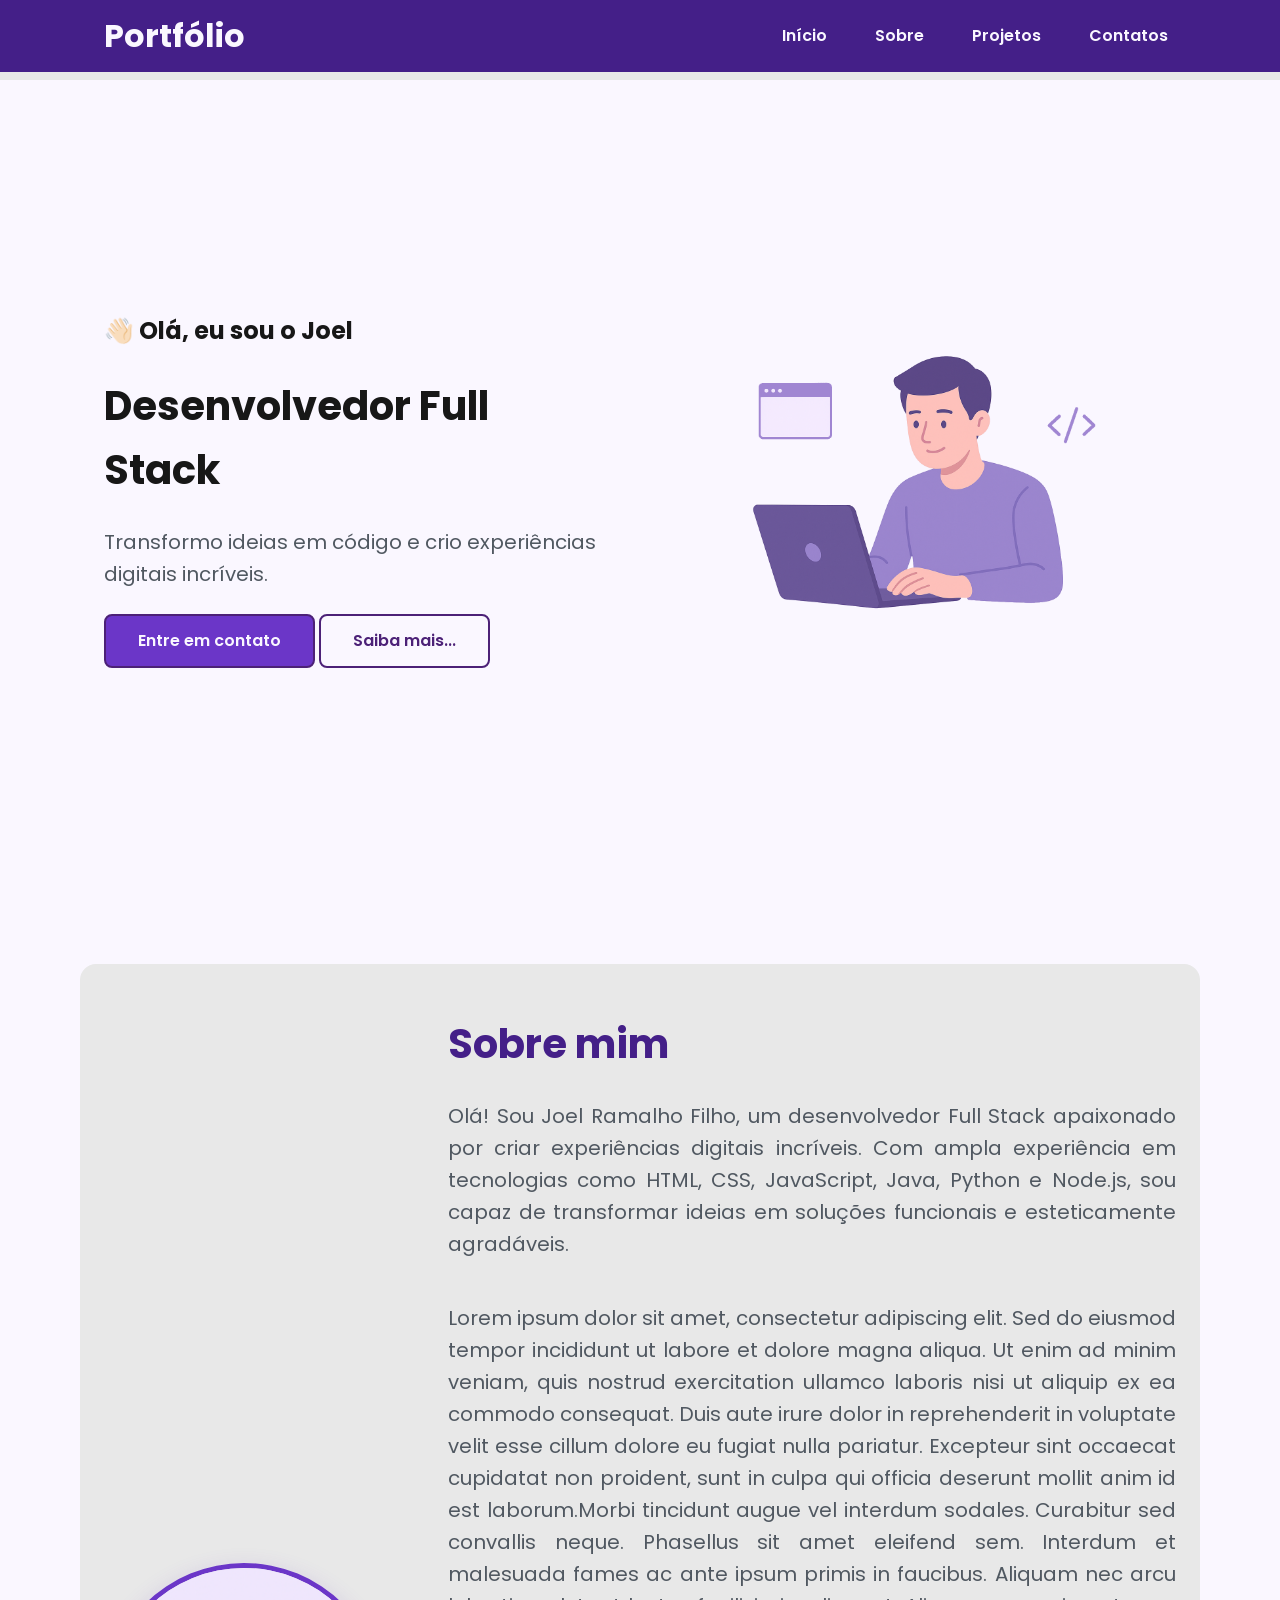
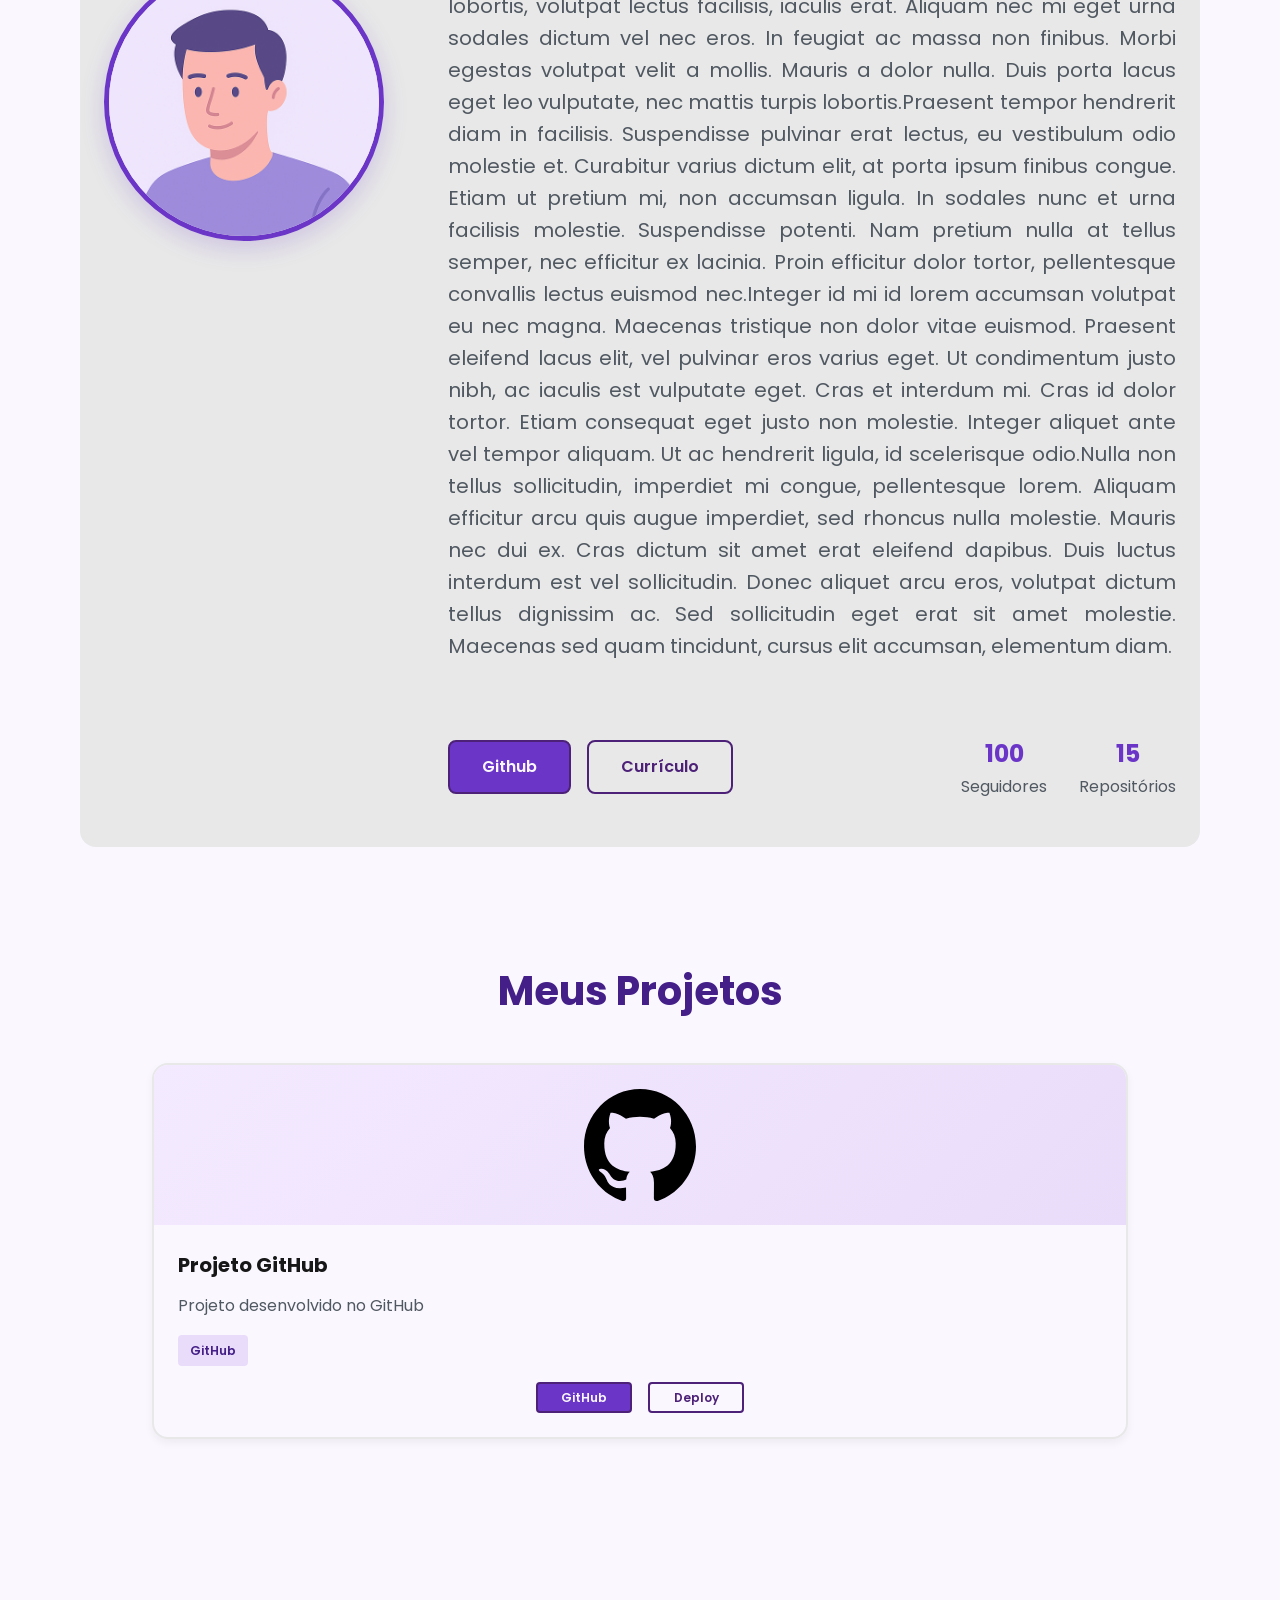
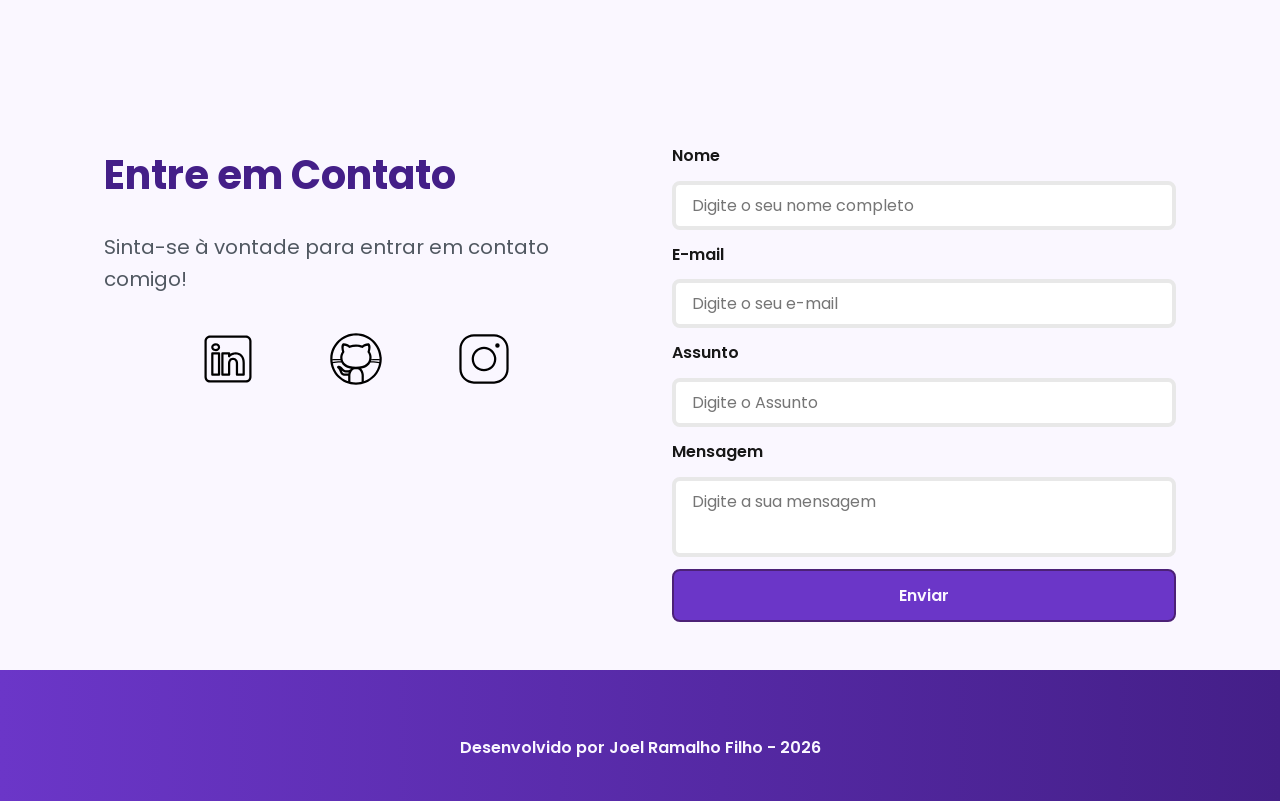
==== index.html @ 188d78d9 "📱 Design:  Implementação da Responsividade das páginas" ====
<!DOCTYPE html>
<html lang="pt-br">

<head>
    <!-- Fontes do Google -->
    <link rel="preconnect" href="https://fonts.googleapis.com">
    <link rel="preconnect" href="https://fonts.gstatic.com" crossorigin>

    <!-- Fonte do Google - Poppins -->
    <link href="https://fonts.googleapis.com/css2?family=Poppins&display=swap" rel="stylesheet">

    <meta charset="UTF-8">

    <meta name="viewport" content="width=device-width, initial-scale=1.0">

    <meta name="author" content="Joel Ramalho Filho">
    <meta name="description" content="Portfólio de Joel Ramalho Filho, 
                desenvolvedor Full Stack especializado em criar experiências 
                digitais incríveis. Conheça meus projetos e entre em contato.">
    <meta name="robots" content="index, follow">

    <link rel="icon" type="image/svg+xml" href="./assets/img/favicon.svg">

    <!-- CSS principale da página -->
    <link rel="stylesheet" href="./assets/css/styles.css">

    <title>Portfólio do Joel Ramalho Filho</title>
</head>

<body>
    <!-- Cabeçalho da página -->
    <header>
        <div class="menu-content">
            <!-- Título do cabeçalho -->
            <a href="index.html" id="titulo"> Portfólio</a>
            <!-- Navegação -->
            <nav>
                <ul class="menu-list">
                    <li><a href="#hero">Início</a></li>
                    <li><a href="#about">Sobre</a></li>
                    <li><a href="#projects">Projetos</a></li>
                    <li><a href="#contact">Contatos</a></li>

                </ul>
            </nav>
        </div>
    </header>
    <main>
        <!-- Conteúdo da seção hero -->
        <section id="hero" class="section-container hero-container">

            <!-- Boas Vindas -->
            <article class="hero-content">

                <span>👋🏻 Olá, eu sou o Joel</span>
                <h1>Desenvolvedor Full Stack</h1>
                <p>Transformo ideias em
                    código e crio experiências digitais incríveis.</p>

                <div>
                    <a href="#contact" class="botao">Entre em contato</a>
                    <a href="#contact" class="botao-outline">Saiba mais...</a>
                </div>
            </article>

            <!-- Imagem da Seção hero -->
            <figure class="hero-image">
                <img src="./assets/img/foto_dev_man.svg" alt="Foto do Autor do Site" class="float-animation">
            </figure>
        </section>

        <!-- Conteúdo da seção sobre -->
        <section id="about" class="section-container about-container">

            <!-- Imagem da seção About -->
            <figure class="about-image">
                <img src="./assets/img/avatar_dev_man.svg" alt="Foto - Perfil do autor do site">
            </figure>

            <!-- Conteúdo da seção About -->
            <article class="about-content">
                <h2>Sobre mim</h2>
                <p>Olá! Sou Joel Ramalho Filho, um desenvolvedor Full Stack apaixonado por criar experiências
                    digitais incríveis. Com ampla experiência em tecnologias como HTML, CSS, JavaScript, Java,
                    Python e Node.js, sou capaz de transformar ideias em soluções funcionais e esteticamente
                    agradáveis.</p>
                <br>
                <p>Lorem ipsum dolor sit amet, consectetur adipiscing elit. Sed do eiusmod tempor incididunt ut
                    labore et dolore magna aliqua. Ut enim ad minim veniam, quis nostrud exercitation ullamco
                    laboris nisi ut aliquip ex ea commodo consequat. Duis aute irure dolor in reprehenderit in
                    voluptate velit esse cillum dolore eu fugiat nulla pariatur. Excepteur sint occaecat cupidatat
                    non proident, sunt in culpa qui officia deserunt mollit anim id est laborum.Morbi tincidunt
                    augue vel interdum sodales. Curabitur sed convallis neque. Phasellus sit amet eleifend sem.
                    Interdum et malesuada fames ac ante ipsum primis in faucibus. Aliquam nec arcu lobortis,
                    volutpat lectus facilisis, iaculis erat. Aliquam nec mi eget urna sodales dictum vel nec eros.
                    In feugiat ac massa non finibus. Morbi egestas volutpat velit a mollis. Mauris a dolor nulla.
                    Duis porta lacus eget leo vulputate, nec mattis turpis lobortis.Praesent tempor hendrerit diam
                    in facilisis. Suspendisse pulvinar erat lectus, eu vestibulum odio molestie et. Curabitur varius
                    dictum elit, at porta ipsum finibus congue. Etiam ut pretium mi, non accumsan ligula. In sodales
                    nunc et urna facilisis molestie. Suspendisse potenti. Nam pretium nulla at tellus semper, nec
                    efficitur ex lacinia. Proin efficitur dolor tortor, pellentesque convallis lectus euismod
                    nec.Integer id mi id lorem accumsan volutpat eu nec magna. Maecenas tristique non dolor vitae
                    euismod. Praesent eleifend lacus elit, vel pulvinar eros varius eget. Ut condimentum justo nibh,
                    ac iaculis est vulputate eget. Cras et interdum mi. Cras id dolor tortor. Etiam consequat eget
                    justo non molestie. Integer aliquet ante vel tempor aliquam. Ut ac hendrerit ligula, id
                    scelerisque odio.Nulla non tellus sollicitudin, imperdiet mi congue, pellentesque lorem. Aliquam
                    efficitur arcu quis augue imperdiet, sed rhoncus nulla molestie. Mauris nec dui ex. Cras dictum
                    sit amet erat eleifend dapibus. Duis luctus interdum est vel sollicitudin. Donec aliquet arcu
                    eros, volutpat dictum tellus dignissim ac. Sed sollicitudin eget erat sit amet molestie.
                    Maecenas sed quam tincidunt, cursus elit accumsan, elementum diam. </p>
                <br>

                <!-- Links (GitHub + Currículo) e Dados do GitHub -->
                <div class="about-buttons-data">

                    <!-- Links -->
                    <div class="buttons-container">
                        <a href="#" target="_blank" class="botao">Github</a>
                        <a href="#" target="_blank" class="botao-outline">Currículo</a>
                    </div>
                    <!-- Dados - Repositório github -->
                    <div class="data-container">

                        <!-- Número de Seguidores -->
                        <div class="data-item">

                            <span class="data-number">100</span>
                            <span class="data-label">Seguidores</span>
                        </div>

                        <!-- Número de Repositórios Públicos -->
                        <div class="data-item">

                            <span class="data-number">15</span>
                            <span class="data-label">Repositórios</span>
                        </div>

                    </div>
            </article>
        </section>

        <!-- Conteúdo da seção sobre -->
        <section id="projects" class="section-container projects-container">
            <h2>Meus Projetos</h2>

            <!-- Swiper Container -->
            <div class="swiper projects-swiper">

                <div class="swiper-wrapper">

                    <div class="swiper-slide">

                        <article class="project-card">

                            <!-- Ícone da Tecnologia padrão do projeto -->
                            <figure class="project-image">
                                <img src="./assets/icons/languages/github.svg" alt="Ícone do GitHub" width="100px">
                            </figure>

                            <!-- Conteúdo do Projeto -->
                            <div class="project-content">

                                <h3>Projeto GitHub</h3>
                                <p>Projeto desenvolvido no GitHub</p>

                                <!-- Tags do Projeto -->
                                <div class="project-tags">
                                    <span class="tag">GitHub</span>
                                </div>

                                <!-- Links do Projeto -->
                                <div class="project-buttons">
                                    <a href="https://github.com/JoelRamalhoF/portfolio" target="_blank"
                                        class="botao botao-sm">
                                        GitHub
                                    </a>
                                    <a href="#" target="_blank" class="botao-outline botao-sm">
                                        Deploy
                                    </a>
                                </div>

                            </div>

                        </article>

                    </div>

                </div>

                <!-- Botões de Navegação -->
                <div class="swiper-button-next"></div>
                <div class="swiper-button-prev"></div>

                <!-- Paginação -->
                <div class="swiper-pagination"></div>

            </div>


            <!-- Conteúdo da seção de projetos -->
        </section>

        <!-- Seção de Contato -->
        <section id="contact" class="section-container contact-container">

            <!-- Redes Sociais -->
            <article class="contact-info">

                <h2>Entre em Contato</h2>
                <p>Sinta-se à vontade para entrar em contato comigo!</p>

                <!-- Links das Redes Sociais -->
                <div class="social-container">
                    <a href="https://www.linkedin.com/in/joel-cunha-ramalho-filho/edit/intro" target="_blank"
                        class="social-icon" aria-label="Link para o LinkedIn">
                        <img src="./assets/icons/social/linkedin.svg" alt="Link para o LinkedIn"></a>

                    <a href="https://github.com/JoelRamalhoF" target="_blank" class="social-icon"
                        aria-label="Link para o Github">
                        <img src="./assets/icons/social/github.svg" alt="Link para o Github"></a>

                    <a href="https://www.linkedin.com/in/joel-cunha-ramalho-filho/edit/intro" target="_blank"
                        class="social-icon" aria-label="Link para o Instagram">
                        <img src="./assets/icons/social/instagram.svg" alt="Link para o Instagram"></a>
                </div>
            </article>

            <!-- Formulário de Contato -->
            <form id="formulario">
                <label for="nome">Nome</label>
                <input id="nome" name="nome" type="text" placeholder="Digite o seu nome completo">
                <span id="erro-nome"></span>

                <label for="email">E-mail</label>
                <input id="email" name="email" type="text" placeholder="Digite o seu e-mail">
                <span id="erro-email"></span>

                <label for="assunto">Assunto</label>
                <input id="assunto" name="assunto" type="text" placeholder="Digite o Assunto">
                <span id="erro-assunto"></span>

                <label for="mensagem">Mensagem</label>
                <textarea id="mensagem" name="mensagem" placeholder="Digite a sua mensagem"></textarea>
                <span id="erro-mensagem"></span>

                <button type="submit" class="botao">Enviar</button>

            </form>
        </section>


    </main>
    <!-- Rodapé da Página -->
    <footer>
        <br>
        Desenvolvido por Joel Ramalho Filho - 2026
    </footer>
</body>

</html>
---- assets/css/styles.css ----
* {
    margin: 0;
    padding: 0;
    box-sizing: border-box;
    font-family: 'Poppins', sans-serif;
    font-weight: 400;
    text-decoration: none;
    outline: none;
}

/* Variáveis */
:root {
    /* Paleta de Cores - Purple */
    --purple-50: #f4eaff;
    --purple-100: #e9dcfa;
    --purple-200: #cdb3f0;
    --purple-300: #b186e5;
    --purple-400: #9460db;
    --purple-500: #6b36c8;
    --purple-600: #5b2ca0;
    --purple-700: #4c2177;
    --purple-800: #441f88;
    --purple-900: #2a0e4d;
    --purple-950: #1a0730;

    /* Cores Neutras */
    --gray-200: #e8e8e8;
    --gray-400: #505861;
    --black: #171717;
    --white: #FAF7FF;

    /* Cores de Estado */
    --error: #e63946;

    /* Sombras */
    --shadow-sm: 0 0.25rem 0.5rem rgba(0, 0, 0, 0.05);
    --shadow-md: 0 0.25rem 0.75rem rgba(107, 54, 200, 0.3);
    --shadow-lg: 0 0.5rem 1.5rem rgba(107, 54, 200, 0.2);

    /* Espaçamentos */
    --spacing-xs: 0.5rem;
    --spacing-sm: 1rem;
    --spacing-md: 1.5rem;
    --spacing-lg: 2rem;
    --spacing-xl: 3rem;
    --spacing-2xl: 4rem;

    /* Tamanhos de Fonte */
    --text-sm: 0.75rem;
    --text-base: 1rem;
    --text-lg: 1.25rem;
    --text-xl: 1.5rem;
    --text-2xl: 2rem;
    --text-3xl: 2.5rem;

    /* Border Radius */
    --radius-sm: 0.25rem;
    --radius-md: 0.5rem;
    --radius-lg: 1rem;
    --radius-xl: 2rem;
    --radius-full: 50%;

    /* Animação Padrão */
    --transition-default: all 0.3s ease;
}

html {
    scroll-behavior: smooth;
}

body {
    display: flex;
    flex-direction: column;
    min-height: 100vh;
    background-color: var(--white);
    line-height: 1.6;
    color: var(--black);
}

main {
    flex: 1;
}

/* Seções - Base Comum */

.section-container {
    max-width: 70rem;
    margin: 0 auto;
    padding: var(--spacing-xl) var(--spacing-md);
    scroll-margin-top: 6rem;
}

/* Botões */

.buttons-container {
    display: flex;
    gap: var(--spacing-sm);
}

.botao,
.botao-outline {
    display: inline-block;
    padding: 0.75rem 2rem;
    border: 0.15rem solid transparent;
    border-radius: var(--radius-md);
    font-size: var(--text-base);
    font-weight: 600;
    text-align: center;
    cursor: pointer;
    transition: var(--transition-default);
}

.botao {
    border-color: var(--purple-700);
    background-color: var(--purple-500);
    color: var(--white);
}

.botao:hover {
    border-color: var(--purple-800);
    background-color: var(--purple-700);
    box-shadow: var(--shadow-md);
    transform: translateY(-0.25rem);
}

.botao-outline {
    border-color: var(--purple-700);
    background-color: transparent;
    color: var(--purple-700);
}

.botao-outline:hover {
    border-color: var(--purple-700);
    background-color: var(--purple-500);
    color: var(--white);
    transform: translateY(-0.25rem);
}

/* Botões pequenos - Card Projetos */

.botao.botao-sm,
.botao-outline.botao-sm {
    min-width: 6rem;
    padding: 0.25rem var(--spacing-sm);
    border-width: 0.125rem;
    border-radius: 0.25rem;
    font-size: var(--text-sm);
}

/* Seção Header - Cabeçalho e Menu */

header {
    position: sticky;
    top: 0;
    z-index: 1000;
    width: 100%;
    height: 5rem;
    border-bottom: var(--spacing-xs) solid var(--gray-200);
    box-shadow: var(--purple-800);
    background-color: var(--purple-800);
}

header a {
    font-weight: 600;
    color: var(--white);
    transition: color 0.3s ease;
}

header a:hover {
    color: var(--purple-100);
}

#titulo {
    font-size: var(--text-2xl);
    font-weight: 700;
}

.menu-content {
    display: flex;
    justify-content: space-between;
    align-items: center;
    max-width: 70rem;
    height: 100%;
    margin: 0 auto;
    padding: 0 var(--spacing-md);
}

.menu-list {
    display: flex;
    gap: var(--spacing-lg);
    list-style: none;
}

.menu-list a {
    padding: var(--spacing-xs);
}

/* Seção Hero */
.hero-container {
    display: flex;
    align-items: center;
    gap: var(--spacing-2xl);
    min-height: calc(100vh - 5rem);
}

.hero-content {
    display: flex;
    flex: 1;
    flex-direction: column;
    gap: var(--spacing-md);
}

.hero-content span {
    font-size: var(--text-xl);
    font-weight: 700;
}

.hero-content h1 {
    font-size: var(--text-3xl);
    font-weight: 700;
}

/* Configura todos os Paragrafos */

.hero-content p,
.about-content p,
.contact-info p {
    font-size: var(--text-lg);
    color: var(--gray-400);
}

.hero-image {
    display: flex;
    flex: 1;
    justify-content: center;
}

.hero-image img {
    width: 100%;
    max-width: 100%;
    border-radius: var(--radius-xl);
}

/* Animação Flutuante */
@keyframes float {

    0%,
    100% {
        transform: translateY(0);
    }

    50% {
        transform: translateY(-1.25rem);
    }

}

/* Usa animação */
.float-animation {
    animation: float 3s ease-in-out infinite;
}

/* Seção About*/
.about-container {
    display: flex;
    align-items: center;
    gap: var(--spacing-2xl);
    margin: var(--spacing-2xl) auto;
    border-radius: var(--radius-lg);
    background-color: var(--gray-200);

}

.about-image {
    flex: 0 0 17.5rem;
}

.about-image img {
    width: 100%;
    border: 0.35rem solid var(--purple-500);
    border-radius: var(--radius-full);
    box-shadow: var(--shadow-lg);
}

.about-content h2,
.projects-container h2,
.contact-info h2 {
    margin-bottom: var(--spacing-md);
    font-size: var(--text-3xl);
    font-weight: 700;
    color: var(--purple-800);
}

.about-content p {
    margin-bottom: var(--spacing-sm);
    text-align: justify;
}

.about-buttons-data {
    display: flex;
    justify-content: space-between;
    align-items: center;
    gap: var(--spacing-lg);
    margin-top: var(--spacing-lg);
}

.about-buttons-data .botao {
    margin-right: auto;
}

.data-container {
    display: flex;
    gap: var(--spacing-lg);
    margin-top: 0;

}

.data-item {
    display: flex;
    flex-direction: column;
    align-items: center;
}

.data-number {
    font-size: var(--text-xl);
    font-weight: 700;
    text-align: center;
    color: var(--purple-500);

}

.data-label {
    font-size: var(--text-base);
    text-align: center;
    color: var(--gray-400);
}


/* PROJECTS */
.projects-container {
    scroll-margin-top: 3rem;
    margin: var(--spacing-2xl) auto;
    text-align: center;

}

.projects-swiper {
    position: relative;
    width: 100%;
    padding: var(--spacing-sm) var(--spacing-xl) var(--spacing-xl);
    overflow: hidden;
}

/* Card Projects */
.project-card {
    display: flex;
    flex-direction: column;
    width: 100%;
    height: 100%;
    border: 0.15rem solid var(--gray-200);
    border-radius: var(--radius-lg);
    background-color: var(--white);
    box-shadow: var(--shadow-sm);
    overflow: hidden;
    transition: var(--transition-default);
}

.project-card:hover {
    box-shadow: var(--spacing-lg);
}

.project-image {
    display: flex;
    justify-content: center;
    align-items: center;
    width: 100%;
    height: 10rem;
    background: linear-gradient(135deg, var(--purple-50) 0%, var(--purple-100) 100%);
}

.project-image img {
    width: 75%;
    height: 75%;
    max-width: 7rem;
    max-height: 7rem;
    object-fit: contain;
    transition: transform 0.3s ease;
}

.project-content {
    display: flex;
    flex: 1;
    flex-direction: column;
    padding: var(--spacing-md);
    text-align: left;
}

.project-content h3 {
    margin-bottom: 0.75rem;
    font-size: var(--text-lg);
    font-weight: 700;
}

.project-content p {
    flex: 1;
    margin-bottom: var(--spacing-sm);
    font-size: var(--text-base);
    color: var(--gray-400);
}

.project-tags {
    display: flex;
    flex-wrap: wrap;
    gap: var(--spacing-xs);

}

.tag {
    padding: 0.375rem 0.75rem;
    border-radius: var(--radius-sm);
    background-color: var(--purple-100);
    font-size: var(--text-sm);
    font-weight: 600;
    color: var(--purple-800);
}

.project-buttons {
    display: flex;
    justify-content: center;
    align-items: center;
    gap: var(--spacing-sm);
    margin-top: var(--spacing-sm);

}

/* Configuração do Swiper */

.swiper-wrapper {
    align-items: stretch;
}

.swiper-slide {
    display: flex;
    height: auto;
}

/* Botões do Swiper (navegação) */
.swiper-button-next,
.swiper-button-prev {
    width: 3rem;
    height: 3rem;
}

.swiper-button-next:after,
.swiper-button-prev:after {
    font-size: var(--text-lg);
    color: var(--purple-500);
}

.swiper-button-next:hover:after,
.swiper-button-prev:hover:after {
    color: var(--purple-800);
}

/* Indicadores de paginação */
.swiper-pagination-bullet {
    width: 0.75rem;
    height: 0.75rem;
    background-color: var(--gray-200);
    opacity: 1;
}

.swiper-pagination-bullet-active {
    width: var(--spacing-lg);
    border-radius: var(--radius-sm);
    background-color: var(--purple-500);
}

/* Seção de Contatos */
.contact-container {
    display: grid;
    grid-template-columns: 1fr 1fr;
    gap: var(--spacing-2xl);
}

/* Redes Sociais */
.contact-info h2 {
    margin-bottom: var(--spacing-md);
}

.contact-info p {
    margin-bottom: var(--spacing-md);
}

.social-container {
    display: flex;
    justify-content: center;
    gap: var(--spacing-xl);
}

.social-icon {
    width: 5rem;
    height: 5rem;
    padding: 0.75rem;
    border-radius: var(--radius-md);
    transition: var(--transition-default);
    display: flex;
    justify-content: center;
    align-items: center;

}

.social-icon img {
    width: 100%;
    filter: brightness(0) saturate(100%);
    transition: filter 0.3s ease;

}

.social-icon img:hover {
    filter: brightness(0) saturate(100%) invert(42%) sepia(93%) saturate(1352%) hue-rotate(243deg) brightness(79%) contrast(91%);
}

/* Formulário */
form {
    display: flex;
    flex-direction: column;
    gap: 0.75rem;
}

form label {
    font-size: var(--text-base);
    font-weight: 600;
}

form input,
form textarea {
    width: 100%;
    padding: 0.5rem var(--spacing-sm);
    border: 0.25rem solid var(--gray-200);
    border-radius: var(--radius-md);
    font-family: inherit;
    font-size: var(--text-base);
    transition: border-color 0.3s ease;
}

form input:focus,
form textarea:focus {
    border-color: var(--purple-500);
    outline: none;
}


form textarea {
    min-height: 5rem;
    resize: none;

}

form span {
    margin-top: -0.75rem;
    font-size: var(--text-sm);
    color: var(--error);
}

/* Footer */

footer {
    padding: 2.5rem;
    background: linear-gradient(to right, var(--purple-500), var(--purple-800));
    font-weight: 600;
    text-align: center;
    color: var(--white);
}

/* Página de Sucesso */

.success-container {
    display: flex;
    flex-direction: column;
    justify-content: center;
    align-items: center;
    width: 100%;
    min-height: calc(100vh - 12.5rem);
    padding: var(--spacing-xl) var(--spacing-md);
}

.success-content {
    display: flex;
    flex-direction: column;
    align-items: center;
    gap: var(--spacing-md);
    max-width: 37.5rem;
    text-align: center;
}

.success-content h1 {
    font-size: var(--text-3xl);
    font-weight: 700;
    color: var(--purple-800);
}

.success-content h2 {
    font-size: var(--text-lg);
    color: var(--gray-400);

}

.success-icon {
    display: flex;
    align-items: center;
    justify-content: center;
    width: 7.5rem;
    height: 7.5rem;
    border-radius: var(--radius-full);
    background-color: var(--purple-100);
}

.success-icon img {
    width: 6rem;
    height: 6rem;
    filter: brightness(0) saturate(100%) invert(11%) sepia(69%) saturate(3759%) hue-rotate(256deg) brightness(101%) contrast(96%);
}

/* Responsividade Tablet */

@media screen and (max-width: 1024px) {

    .section-container {
        padding: var(--spacing-lg) var(--spacing-md);
    }

    .section-container h1 {
        font-size: var(--text-3xl);
    }

    .section-container h2 {
        font-size: var(--text-2xl);
    }

    .section-container p {
        font-size: var(--text-base);
    }

    .section-container span {
        font-size: var(--text-lg);
    }

    .success-content h1 {
        font-size: var(--text-3xl);
    }

    .success-content h2 {
        font-size: var(--text-lg);
    }

    #titulo {
        font-size: var(--text-xl);
    }

    @media screen and (max-width: 768px) {
        .menu-list {
            display: none;
        }
    }

    /* Responsividade Tablet - Seção Hero */

    .hero-container {
        flex-direction: column-reverse;
        gap: var(--spacing-lg);
        min-height: 60vh;
        text-align: center;
    }

    .hero-content,
    .hero-image {
        width: 90%;
    }

    .hero-image img {
        object-fit: cover;
    }

    .buttons-container {
        justify-content: center;
        width: 100%;
    }

    .hero-container .botao,
    .hero-container .botao-outline {
        padding: 0.75rem 1.5rem;
        font-size: var(--text-base);
        white-space: nowrap;
    }

    /* Responsividade Tablet Seção About*/

    .about-container {
        flex-direction: column;
        gap: var(--spacing-lg);
        margin: var(--spacing-lg);
        padding: var(--spacing-lg);
    }

    .about-image {
        display: flex;
        flex: 1;
        justify-content: center;
        width: 100%;
    }

    .about-image img {
        max-width: 16rem;
        width: 100%;
    }

    .about-content {
        width: 100%;
    }

    .about-buttons-data {
        flex-direction: column;
        gap: var(--spacing-md);
        align-items: stretch;
    }

    .about-buttons-data .botao {
        margin-right: 0;
    }

    .data-container {
        justify-content: center;
        width: 100%;
    }

    /* Responsividade Tablet - Seção Projects */
    .projects-container {
        margin: var(--spacing-sm) var(--spacing-lg);

    }

    .projects-swiper {
        margin: 0;
        padding: var(--spacing-sm) var(--spacing-lg) 2.5rem;
    }

    .project-card {
        width: 100%;
        height: 30rem;
        min-height: 30rem;
        max-height: 30rem;
        max-width: 100%;

    }

    .project-content {
        display: flex;
        flex-direction: column;
        justify-content: space-between;
        height: 100%;
    }

    .project-content p {
        flex: 1;
        overflow: hidden;
    }

    .project-tags {
        min-height: 2.5rem;
        align-items: flex-start;
    }

    .swiper-wrapper {
        align-items: stretch;
    }

    .swiper-slide {
        display: flex;
        justify-content: center;
        align-items: stretch;
        height: auto;
    }

    .swiper-button-next,
    .swiper-button-prev {
        display: none;
    }

    /* Responsividade Tablet - Seção Contacts */

    .contact-container {
        grid-template-columns: 1fr;
        gap: var(--spacing-lg);
        width: 90%;
        margin: 0 auto;
    }

    /* Responsividade Tablet - Seção Success */
    .success-container {
        padding: var(--spacing-xl) var(--spacing-md);
        min-height: calc(100vh - 10rem);
    }

    .success-content {
        gap: var(--spacing-lg);
        max-width: 35rem;

    }

    .success-icon {
        width: 6rem;
        height: 6rem;

    }

    .success-icon img {
        width: 5rem;
        height: 5rem;

    }
}

/* Responsividade Celular */
@media screen and (max-width: 480px) {}
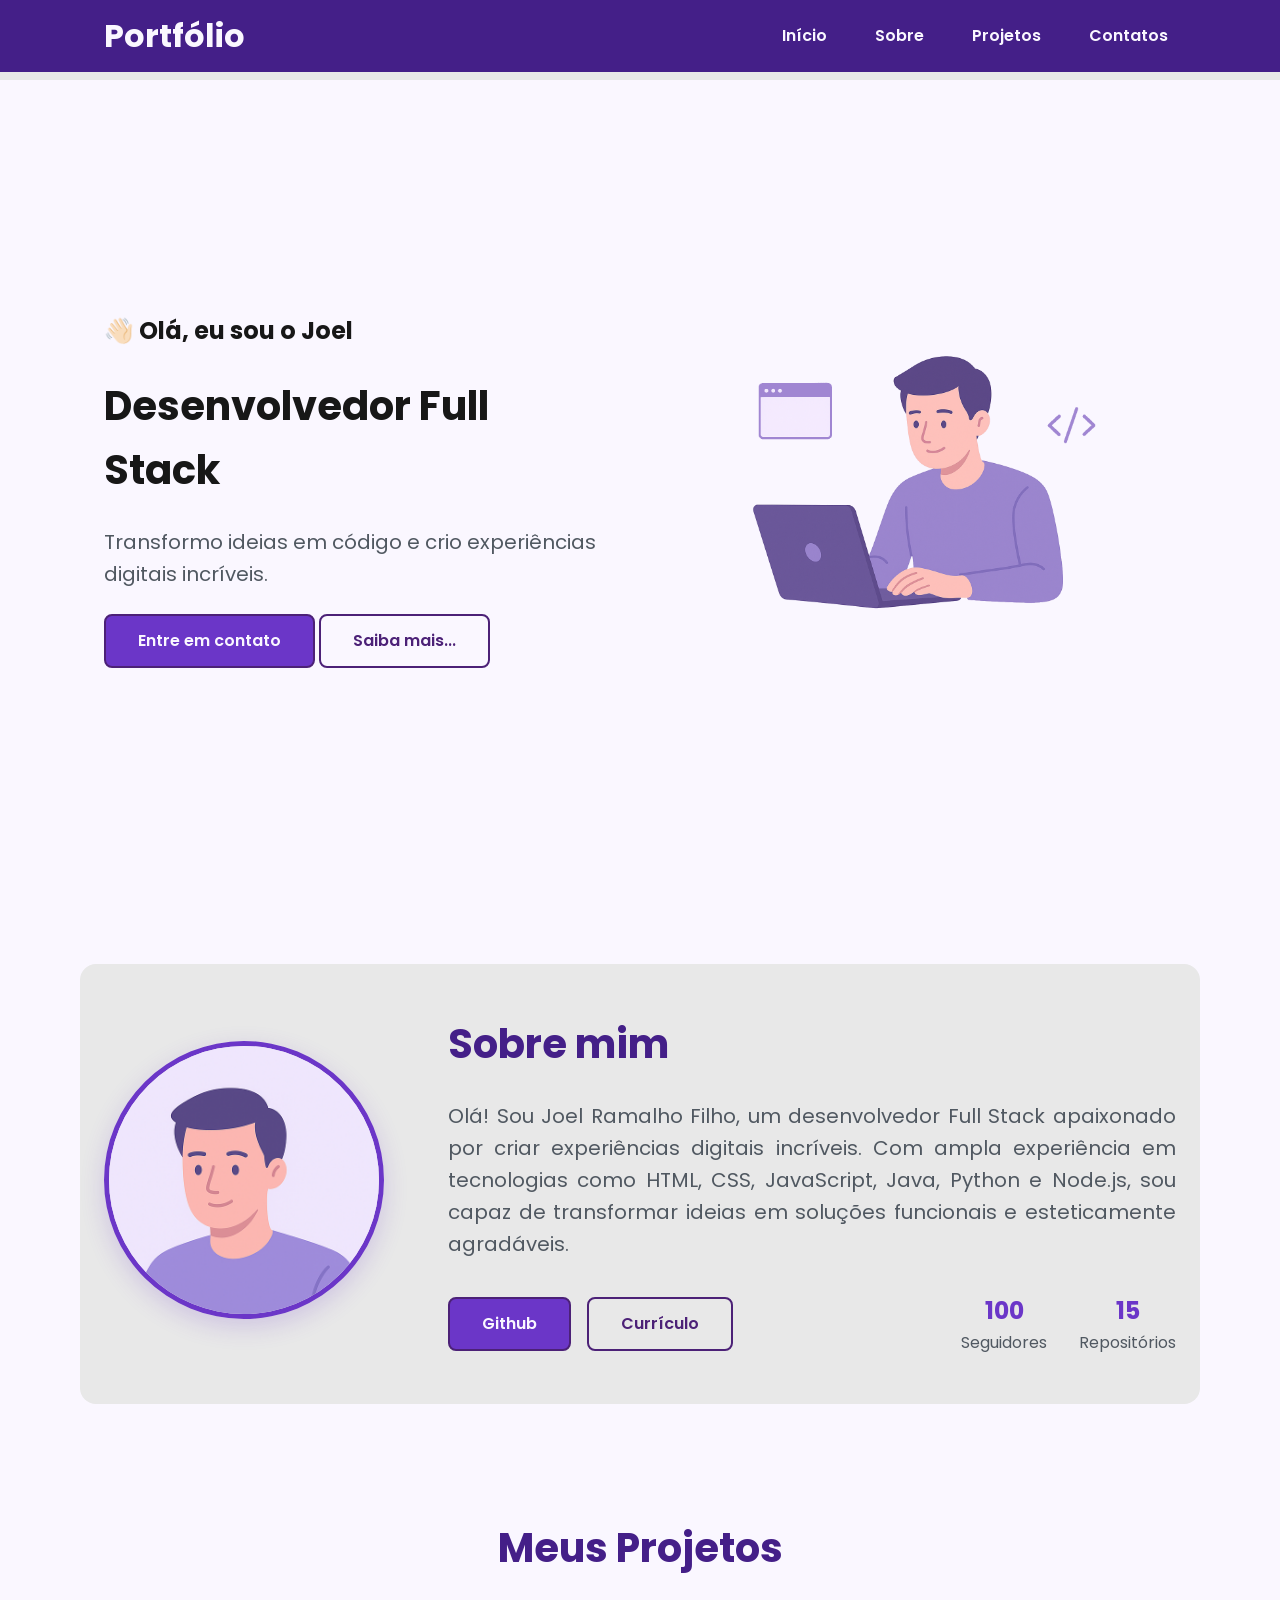
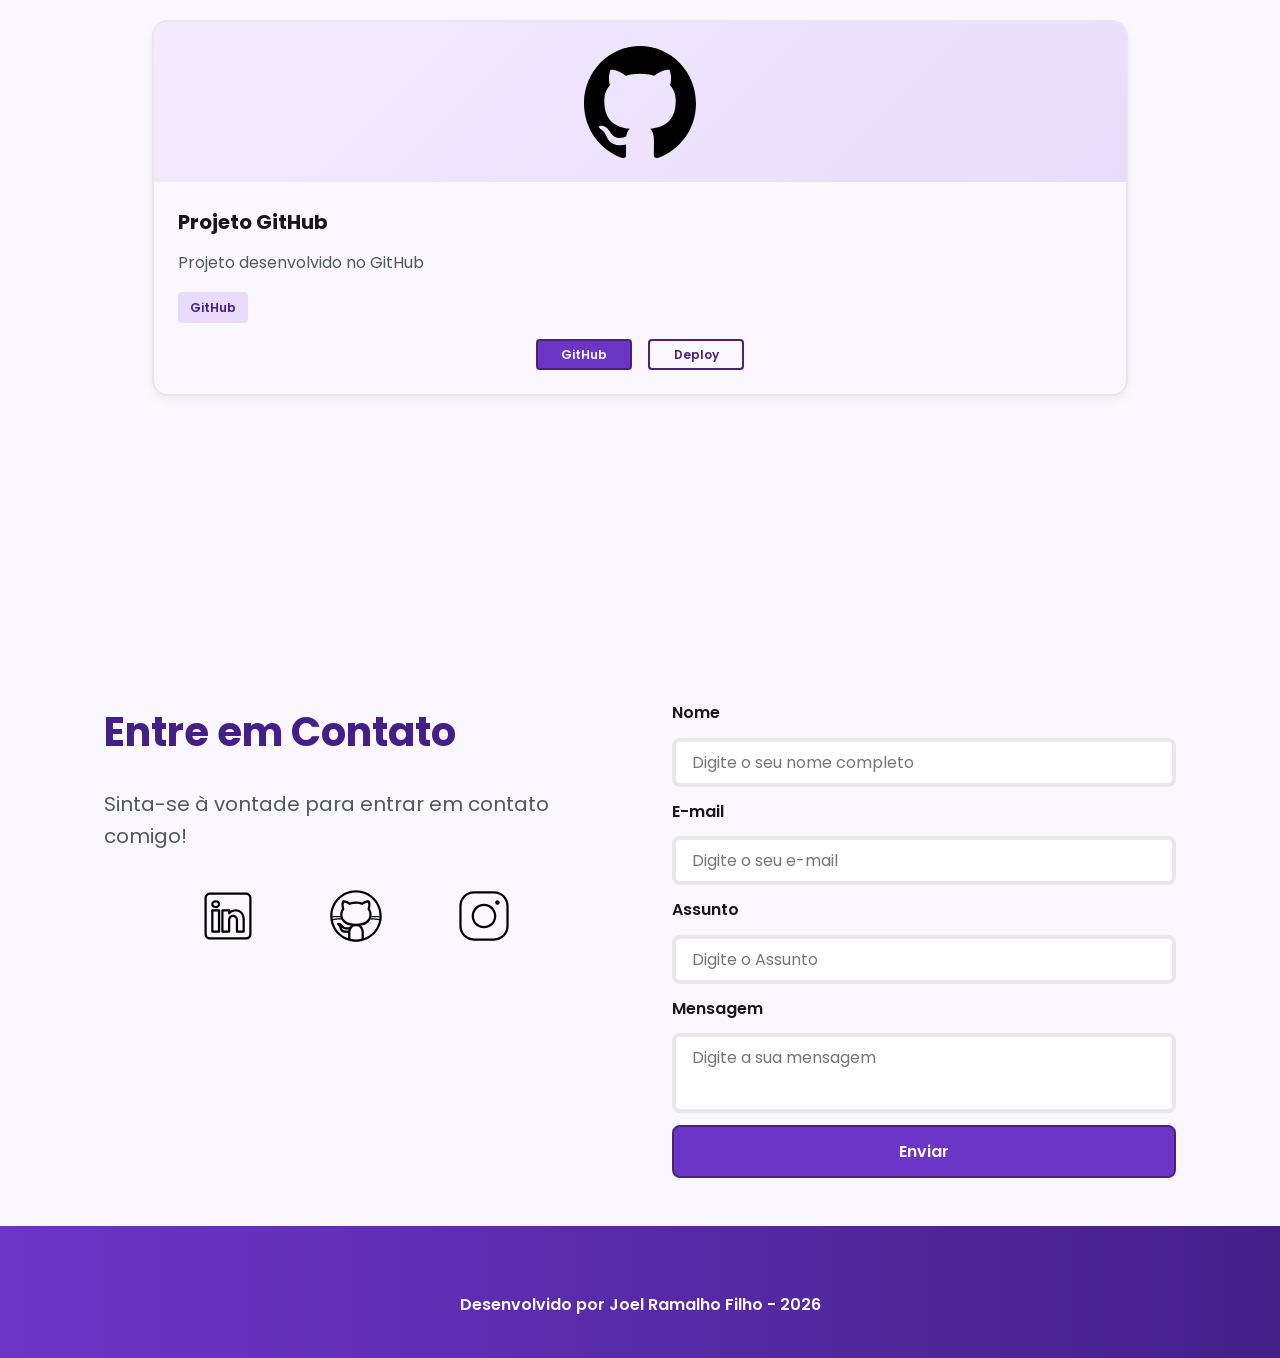
==== commit 24ad99c9: "feat: adiciona responsividade para o formato celular" ====
--- a/index.html
+++ b/index.html
@@ -84,31 +84,7 @@
                     digitais incríveis. Com ampla experiência em tecnologias como HTML, CSS, JavaScript, Java,
                     Python e Node.js, sou capaz de transformar ideias em soluções funcionais e esteticamente
                     agradáveis.</p>
-                <br>
-                <p>Lorem ipsum dolor sit amet, consectetur adipiscing elit. Sed do eiusmod tempor incididunt ut
-                    labore et dolore magna aliqua. Ut enim ad minim veniam, quis nostrud exercitation ullamco
-                    laboris nisi ut aliquip ex ea commodo consequat. Duis aute irure dolor in reprehenderit in
-                    voluptate velit esse cillum dolore eu fugiat nulla pariatur. Excepteur sint occaecat cupidatat
-                    non proident, sunt in culpa qui officia deserunt mollit anim id est laborum.Morbi tincidunt
-                    augue vel interdum sodales. Curabitur sed convallis neque. Phasellus sit amet eleifend sem.
-                    Interdum et malesuada fames ac ante ipsum primis in faucibus. Aliquam nec arcu lobortis,
-                    volutpat lectus facilisis, iaculis erat. Aliquam nec mi eget urna sodales dictum vel nec eros.
-                    In feugiat ac massa non finibus. Morbi egestas volutpat velit a mollis. Mauris a dolor nulla.
-                    Duis porta lacus eget leo vulputate, nec mattis turpis lobortis.Praesent tempor hendrerit diam
-                    in facilisis. Suspendisse pulvinar erat lectus, eu vestibulum odio molestie et. Curabitur varius
-                    dictum elit, at porta ipsum finibus congue. Etiam ut pretium mi, non accumsan ligula. In sodales
-                    nunc et urna facilisis molestie. Suspendisse potenti. Nam pretium nulla at tellus semper, nec
-                    efficitur ex lacinia. Proin efficitur dolor tortor, pellentesque convallis lectus euismod
-                    nec.Integer id mi id lorem accumsan volutpat eu nec magna. Maecenas tristique non dolor vitae
-                    euismod. Praesent eleifend lacus elit, vel pulvinar eros varius eget. Ut condimentum justo nibh,
-                    ac iaculis est vulputate eget. Cras et interdum mi. Cras id dolor tortor. Etiam consequat eget
-                    justo non molestie. Integer aliquet ante vel tempor aliquam. Ut ac hendrerit ligula, id
-                    scelerisque odio.Nulla non tellus sollicitudin, imperdiet mi congue, pellentesque lorem. Aliquam
-                    efficitur arcu quis augue imperdiet, sed rhoncus nulla molestie. Mauris nec dui ex. Cras dictum
-                    sit amet erat eleifend dapibus. Duis luctus interdum est vel sollicitudin. Donec aliquet arcu
-                    eros, volutpat dictum tellus dignissim ac. Sed sollicitudin eget erat sit amet molestie.
-                    Maecenas sed quam tincidunt, cursus elit accumsan, elementum diam. </p>
-                <br>
+                
 
                 <!-- Links (GitHub + Currículo) e Dados do GitHub -->
                 <div class="about-buttons-data">
--- a/assets/css/styles.css
+++ b/assets/css/styles.css
@@ -822,4 +822,161 @@
 }
 
 /* Responsividade Celular */
-@media screen and (max-width: 480px) {}+@media screen and (max-width: 480px) {
+
+    /* Responsividade Celular - Seção Hero */
+
+    .hero-container {
+        flex-direction: column-reverse;
+        gap: var(--spacing-lg);
+        min-height: 60vh;
+        text-align: center;
+    }
+
+    .hero-content,
+    .hero-image {
+        width: 90%;
+    }
+
+    .hero-image img {
+        object-fit: cover;
+    }
+
+    .buttons-container {
+        justify-content: center;
+        width: 100%;
+    }
+
+    .hero-container .botao,
+    .hero-container .botao-outline {
+        padding: 0.75rem 1.5rem;
+        font-size: var(--text-base);
+        white-space: nowrap;
+    }
+
+    /* Responsividade Celular Seção About*/
+
+    .about-container {
+        flex-direction: column;
+        gap: var(--spacing-lg);
+        margin: var(--spacing-lg);
+        padding: var(--spacing-lg);
+    }
+
+    .about-image {
+        display: flex;
+        flex: 1;
+        justify-content: center;
+        width: 100%;
+    }
+
+    .about-image img {
+        max-width: 16rem;
+        width: 100%;
+    }
+
+    .about-content {
+        width: 100%;
+    }
+
+    .about-buttons-data {
+        flex-direction: column;
+        gap: var(--spacing-md);
+        align-items: stretch;
+    }
+
+    .about-buttons-data .botao {
+        margin-right: 0;
+    }
+
+    .data-container {
+        justify-content: center;
+        width: 100%;
+    }
+
+    /* Responsividade Celular Seção AProjects*/
+    .projects-container {
+        margin: var(--spacing-sm) var(--spacing-sm);
+
+    }
+
+    .projects-swiper {
+        margin: 0;
+        padding: var(--spacing-sm) var(--spacing-lg) 2.5rem;
+    }
+
+    .project-card {
+        width: 100%;
+        height: 30rem;
+        min-height: 30rem;
+        max-height: 30rem;
+        max-width: 100%;
+
+    }
+
+    .project-content {
+        display: flex;
+        flex-direction: column;
+        justify-content: space-between;
+        height: 100%;
+    }
+
+    .project-content p {
+        flex: 1;
+        overflow: hidden;
+    }
+
+    .project-tags {
+        min-height: 2.5rem;
+        align-items: flex-start;
+    }
+
+    .swiper-wrapper {
+        align-items: stretch;
+    }
+
+    .swiper-slide {
+        display: flex;
+        justify-content: center;
+        align-items: stretch;
+        height: auto;
+    }
+
+    .swiper-button-next,
+    .swiper-button-prev {
+        display: none;
+    }
+
+    /* Responsividade Celular - Seção Contacts */
+
+    .contact-container {
+        grid-template-columns: 1fr;
+        gap: var(--spacing-sm);
+        width: 100%;
+        margin: 0 auto;
+    }
+
+    /* Responsividade Celular - Seção Success */
+    .success-container {
+        padding: var(--spacing-lg) var(--spacing-sm);
+        min-height: calc(100vh - 10rem);
+    }
+
+    .success-content {
+        gap: var(--spacing-md);
+        max-width: 35rem;
+
+    }
+
+    .success-icon {
+        width: 5rem;
+        height: 5rem;
+
+    }
+
+    .success-icon img {
+        width: 4rem;
+        height: 4rem;
+
+    }
+}
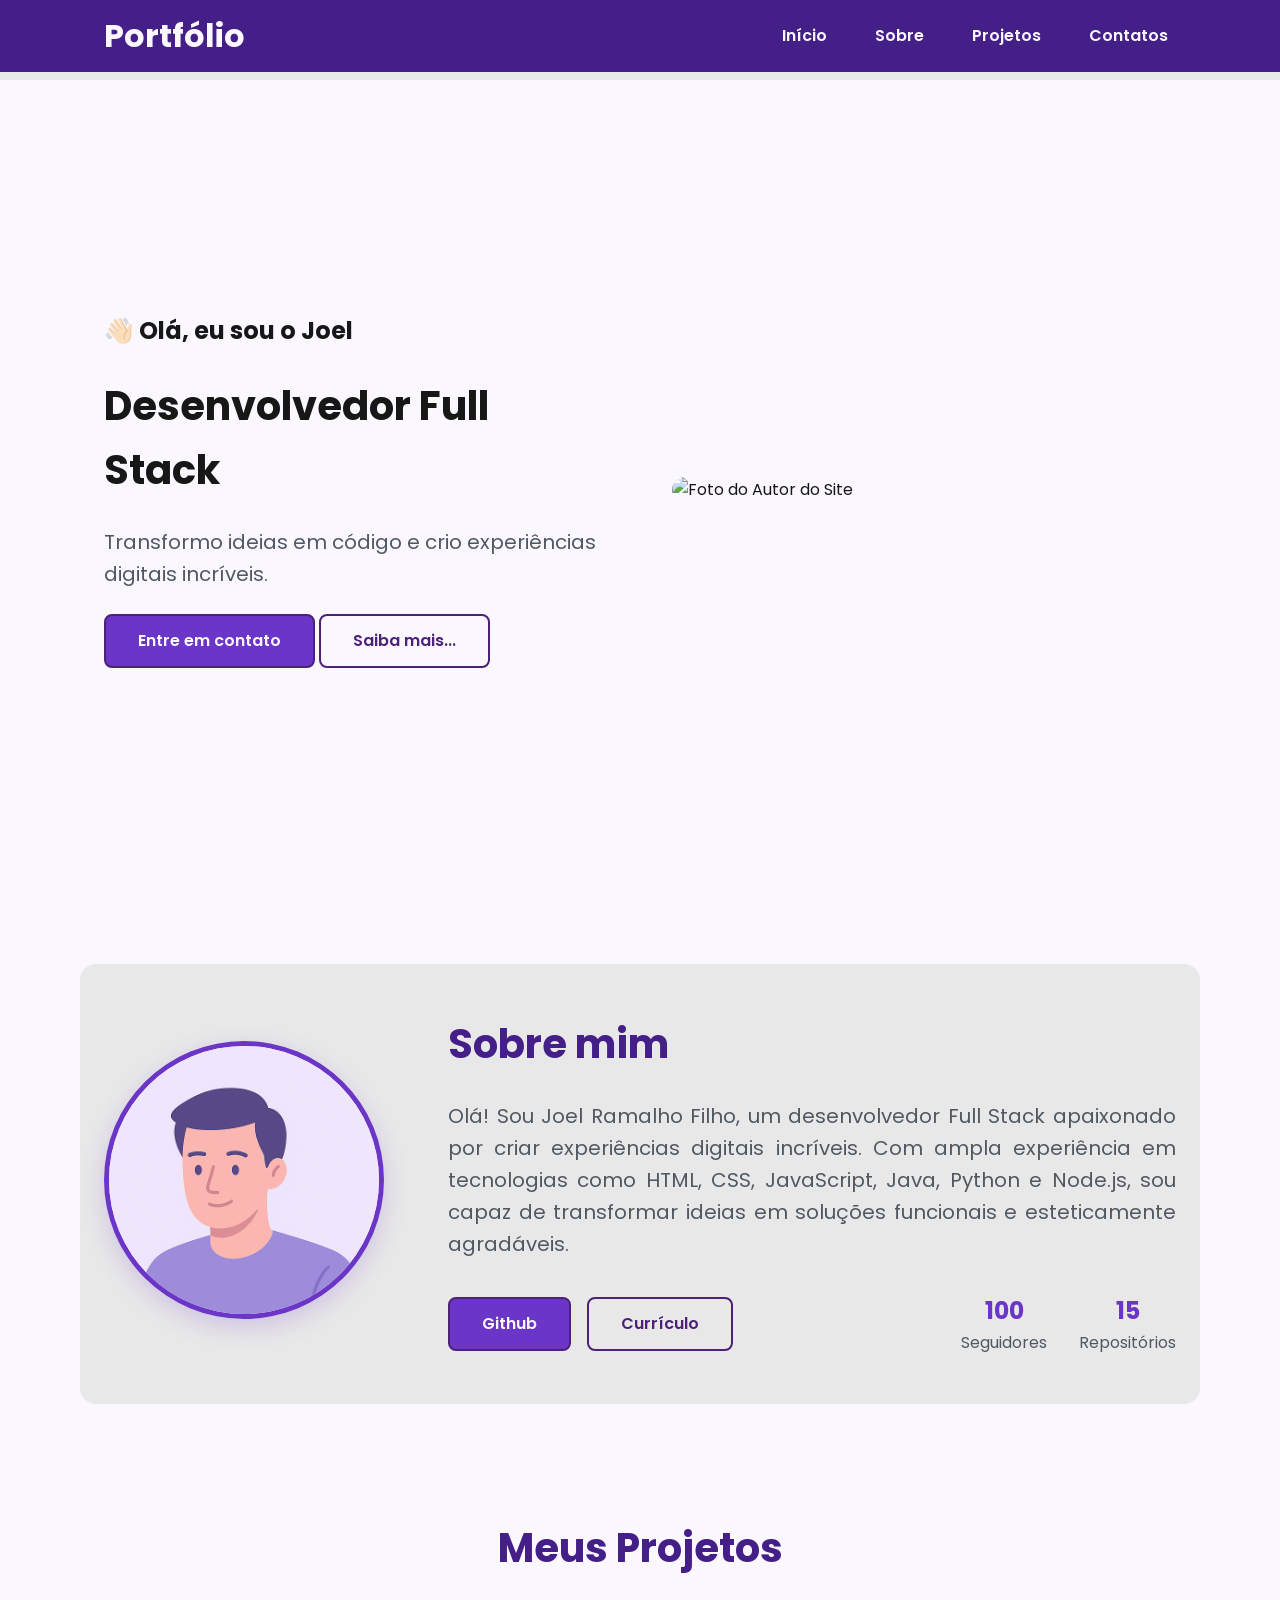
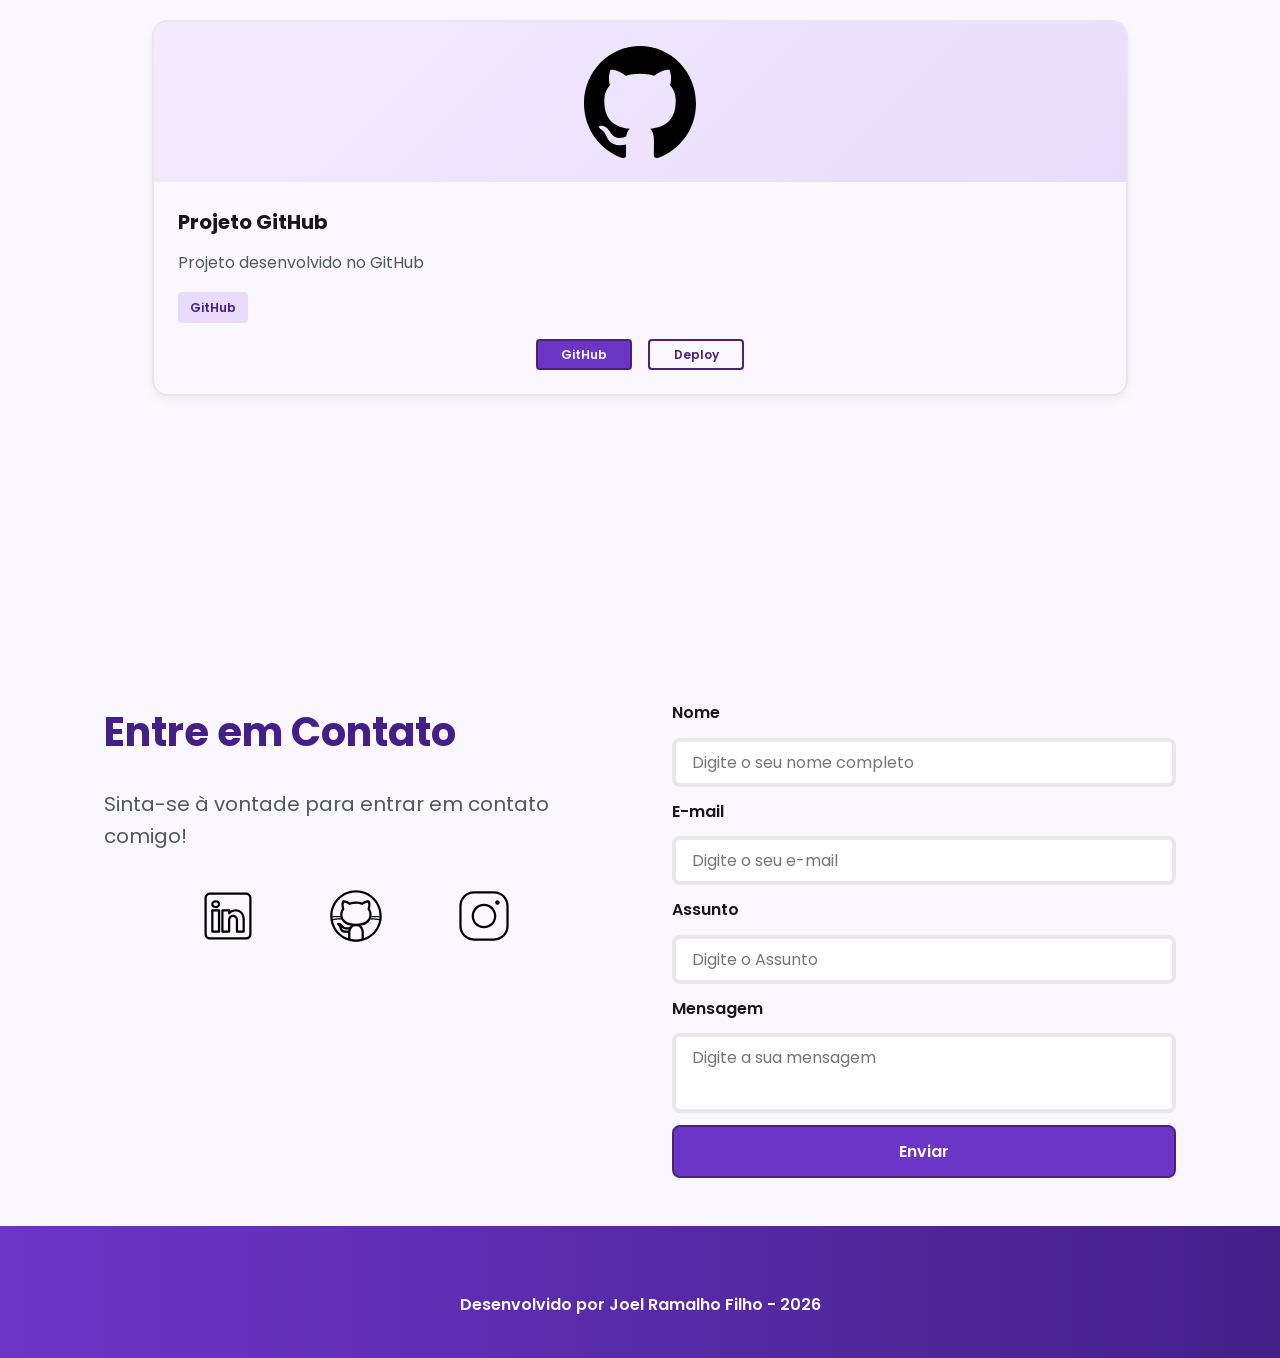
==== commit 0ff06633: "fix: atualiza imagem do autor na seção hero do portfólio" ====
--- a/index.html
+++ b/index.html
@@ -65,7 +65,7 @@
 
             <!-- Imagem da Seção hero -->
             <figure class="hero-image">
-                <img src="./assets/img/foto_dev_man.svg" alt="Foto do Autor do Site" class="float-animation">
+                <img src="./assets/img/dev_joel.jpg" alt="Foto do Autor do Site" class="float-animation">
             </figure>
         </section>
 
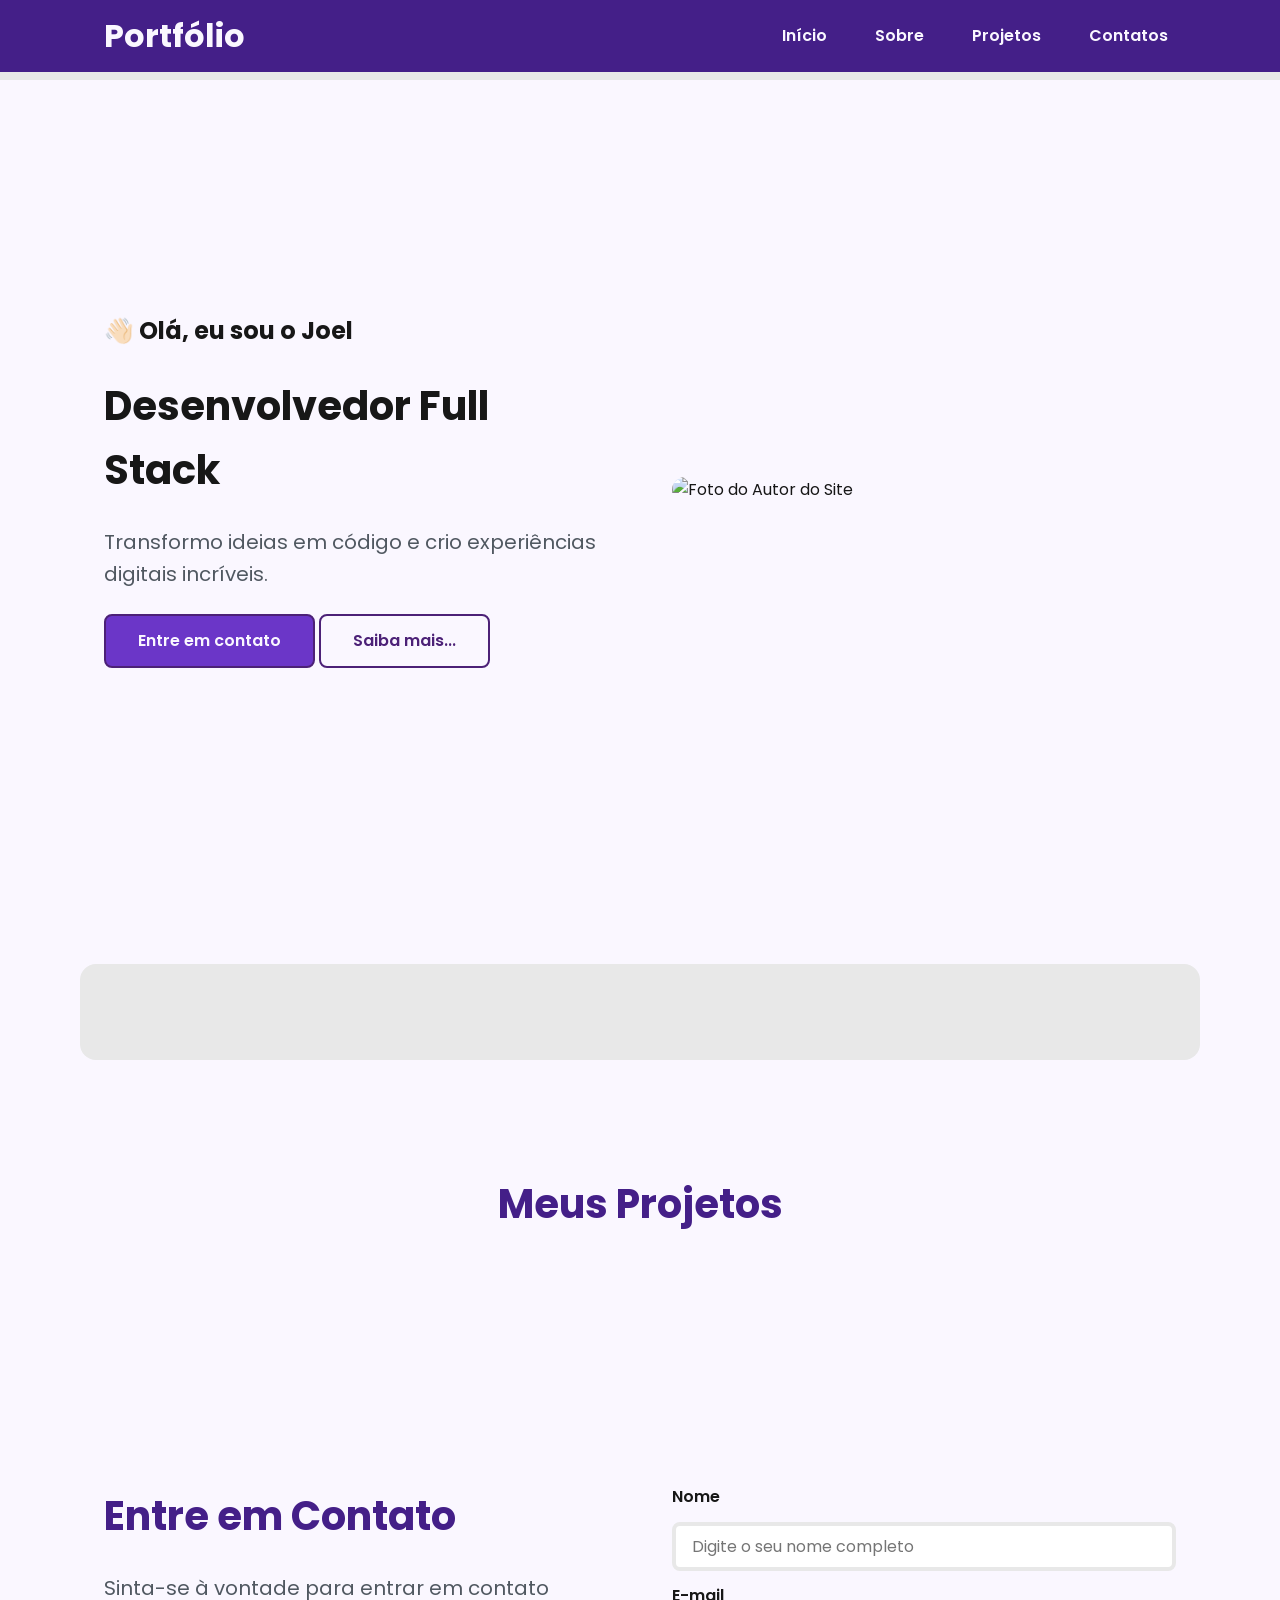
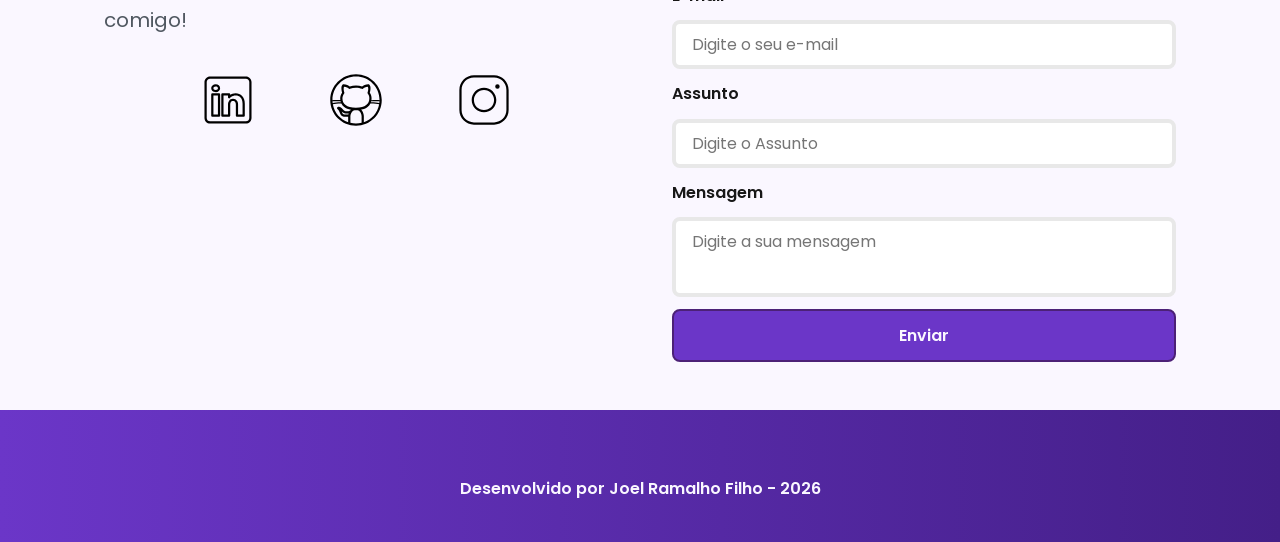
==== commit 46e4488e: "feat: adiciona funcionalidade de carregamento dinâmico da seção "Sobre" e dos projetos do GitHub" ====
--- a/index.html
+++ b/index.html
@@ -21,6 +21,8 @@
 
     <link rel="icon" type="image/svg+xml" href="./assets/img/favicon.svg">
 
+    <!-- SWIPER CSS -->
+    <link rel="stylesheet" href="https://cdn.jsdelivr.net/npm/swiper@11/swiper-bundle.min.css">
     <!-- CSS principale da página -->
     <link rel="stylesheet" href="./assets/css/styles.css">
 
@@ -72,47 +74,8 @@
         <!-- Conteúdo da seção sobre -->
         <section id="about" class="section-container about-container">
 
-            <!-- Imagem da seção About -->
-            <figure class="about-image">
-                <img src="./assets/img/avatar_dev_man.svg" alt="Foto - Perfil do autor do site">
-            </figure>
 
-            <!-- Conteúdo da seção About -->
-            <article class="about-content">
-                <h2>Sobre mim</h2>
-                <p>Olá! Sou Joel Ramalho Filho, um desenvolvedor Full Stack apaixonado por criar experiências
-                    digitais incríveis. Com ampla experiência em tecnologias como HTML, CSS, JavaScript, Java,
-                    Python e Node.js, sou capaz de transformar ideias em soluções funcionais e esteticamente
-                    agradáveis.</p>
-                
 
-                <!-- Links (GitHub + Currículo) e Dados do GitHub -->
-                <div class="about-buttons-data">
-
-                    <!-- Links -->
-                    <div class="buttons-container">
-                        <a href="#" target="_blank" class="botao">Github</a>
-                        <a href="#" target="_blank" class="botao-outline">Currículo</a>
-                    </div>
-                    <!-- Dados - Repositório github -->
-                    <div class="data-container">
-
-                        <!-- Número de Seguidores -->
-                        <div class="data-item">
-
-                            <span class="data-number">100</span>
-                            <span class="data-label">Seguidores</span>
-                        </div>
-
-                        <!-- Número de Repositórios Públicos -->
-                        <div class="data-item">
-
-                            <span class="data-number">15</span>
-                            <span class="data-label">Repositórios</span>
-                        </div>
-
-                    </div>
-            </article>
         </section>
 
         <!-- Conteúdo da seção sobre -->
@@ -124,42 +87,6 @@
 
                 <div class="swiper-wrapper">
 
-                    <div class="swiper-slide">
-
-                        <article class="project-card">
-
-                            <!-- Ícone da Tecnologia padrão do projeto -->
-                            <figure class="project-image">
-                                <img src="./assets/icons/languages/github.svg" alt="Ícone do GitHub" width="100px">
-                            </figure>
-
-                            <!-- Conteúdo do Projeto -->
-                            <div class="project-content">
-
-                                <h3>Projeto GitHub</h3>
-                                <p>Projeto desenvolvido no GitHub</p>
-
-                                <!-- Tags do Projeto -->
-                                <div class="project-tags">
-                                    <span class="tag">GitHub</span>
-                                </div>
-
-                                <!-- Links do Projeto -->
-                                <div class="project-buttons">
-                                    <a href="https://github.com/JoelRamalhoF/portfolio" target="_blank"
-                                        class="botao botao-sm">
-                                        GitHub
-                                    </a>
-                                    <a href="#" target="_blank" class="botao-outline botao-sm">
-                                        Deploy
-                                    </a>
-                                </div>
-
-                            </div>
-
-                        </article>
-
-                    </div>
 
                 </div>
 
@@ -202,7 +129,10 @@
             </article>
 
             <!-- Formulário de Contato -->
-            <form id="formulario">
+            <form id="formulario" action="https://formsubmit.co/c62c8e298f12f1a90bcd801e62b638c1" method="POST">
+                <input type="hidden" name="_next" value="http://localhost:5500/success.html">
+                <input type="hidden" name="_captcha" value="false">
+
                 <label for="nome">Nome</label>
                 <input id="nome" name="nome" type="text" placeholder="Digite o seu nome completo">
                 <span id="erro-nome"></span>
@@ -231,6 +161,10 @@
         <br>
         Desenvolvido por Joel Ramalho Filho - 2026
     </footer>
+    <!-- SWIPER JS -->
+    <script src="https://cdn.jsdelivr.net/npm/swiper@11/swiper-bundle.min.js"></script>
+
+    <script src="./assets/js/script.js"></script>
 </body>
 
 </html>
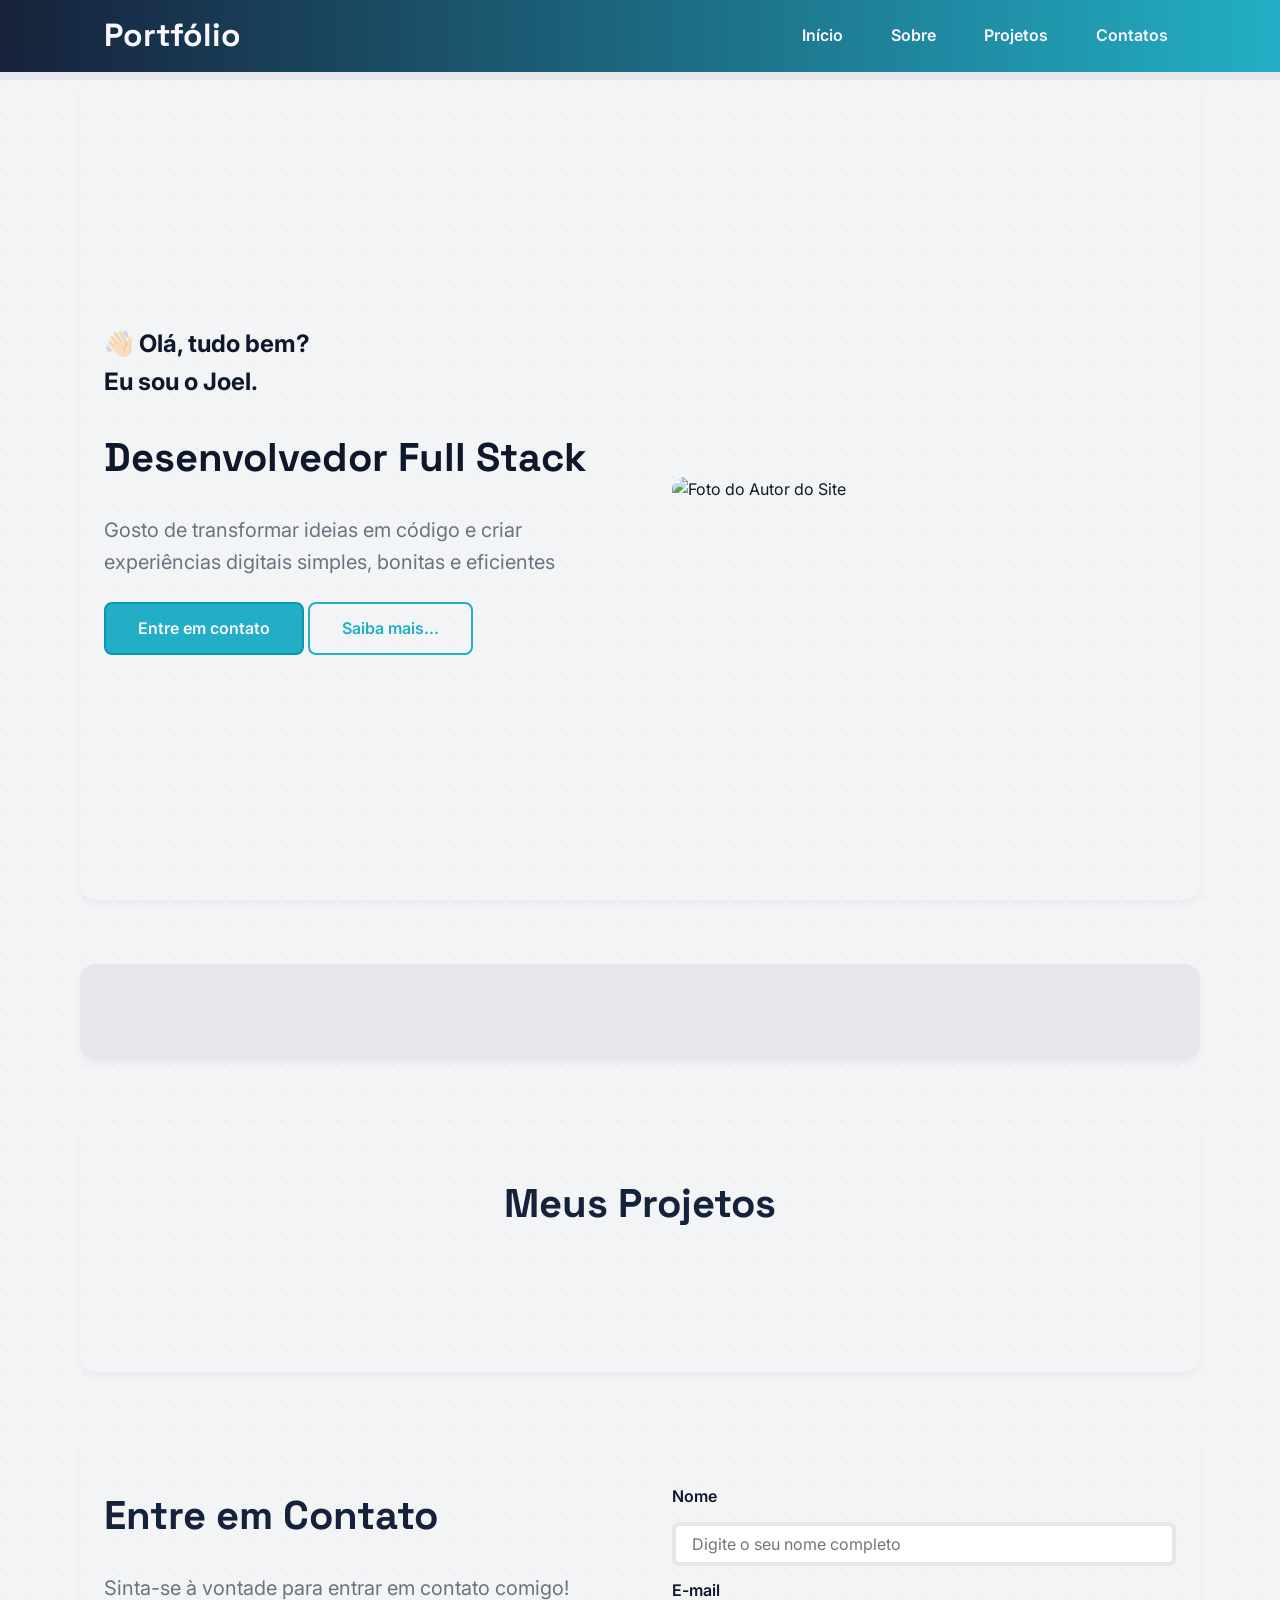
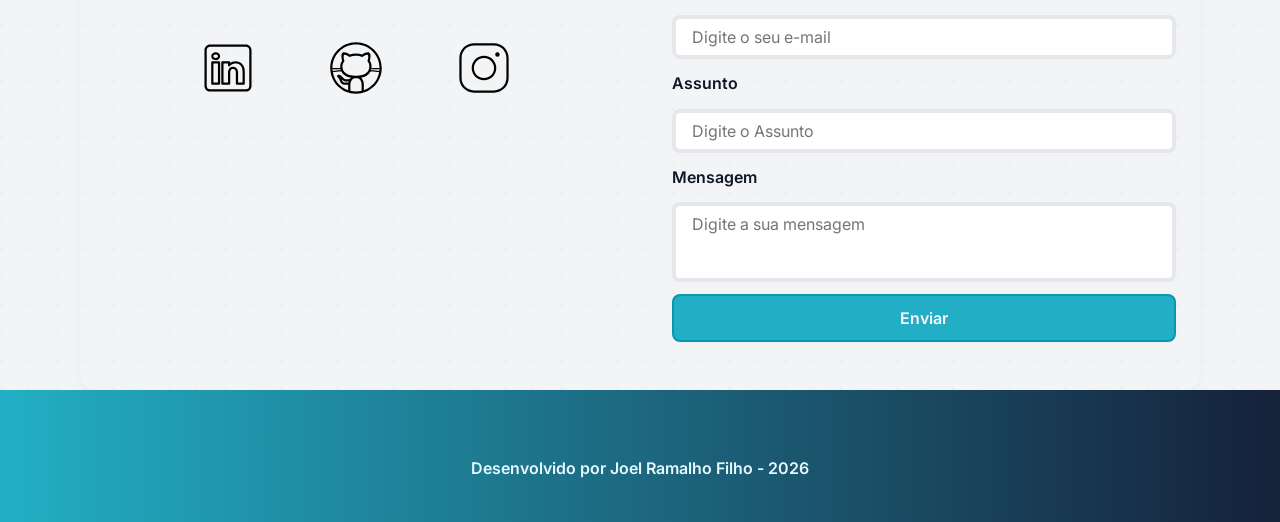
==== commit ee470f9a: "feat: ✨ atualizar identidade visual do portfólio" ====
--- a/index.html
+++ b/index.html
@@ -6,8 +6,11 @@
     <link rel="preconnect" href="https://fonts.googleapis.com">
     <link rel="preconnect" href="https://fonts.gstatic.com" crossorigin>
 
-    <!-- Fonte do Google - Poppins -->
-    <link href="https://fonts.googleapis.com/css2?family=Poppins&display=swap" rel="stylesheet">
+
+    <!-- Fontes do Google - Space Grotesk / Inter -->
+    <link
+        href="https://fonts.googleapis.com/css2?family=Space+Grotesk:wght@600;700&family=Inter:wght@400;500;600&display=swap"
+        rel="stylesheet">
 
     <meta charset="UTF-8">
 
@@ -54,10 +57,10 @@
             <!-- Boas Vindas -->
             <article class="hero-content">
 
-                <span>👋🏻 Olá, eu sou o Joel</span>
+                <span>👋🏻 Olá, tudo bem?<br>
+                    Eu sou o Joel.</span>
                 <h1>Desenvolvedor Full Stack</h1>
-                <p>Transformo ideias em
-                    código e crio experiências digitais incríveis.</p>
+                <p>Gosto de transformar ideias em código e criar experiências digitais simples, bonitas e eficientes</p>
 
                 <div>
                     <a href="#contact" class="botao">Entre em contato</a>
@@ -122,7 +125,7 @@
                         aria-label="Link para o Github">
                         <img src="./assets/icons/social/github.svg" alt="Link para o Github"></a>
 
-                    <a href="https://www.linkedin.com/in/joel-cunha-ramalho-filho/edit/intro" target="_blank"
+                    <a href="https://www.instagram.com/joel.ramalho" target="_blank"
                         class="social-icon" aria-label="Link para o Instagram">
                         <img src="./assets/icons/social/instagram.svg" alt="Link para o Instagram"></a>
                 </div>
@@ -130,7 +133,7 @@
 
             <!-- Formulário de Contato -->
             <form id="formulario" action="https://formsubmit.co/c62c8e298f12f1a90bcd801e62b638c1" method="POST">
-                <input type="hidden" name="_next" value="http://localhost:5500/success.html">
+                <input type="hidden" name="_next" value="https://joelramalhof.github.io/portfolio/success.html">
                 <input type="hidden" name="_captcha" value="false">
 
                 <label for="nome">Nome</label>
--- a/assets/css/styles.css
+++ b/assets/css/styles.css
@@ -2,7 +2,7 @@
     margin: 0;
     padding: 0;
     box-sizing: border-box;
-    font-family: 'Poppins', sans-serif;
+    font-family: 'Inter', sans-serif;
     font-weight: 400;
     text-decoration: none;
     outline: none;
@@ -10,32 +10,47 @@
 
 /* Variáveis */
 :root {
-    /* Paleta de Cores - Purple */
-    --purple-50: #f4eaff;
-    --purple-100: #e9dcfa;
-    --purple-200: #cdb3f0;
-    --purple-300: #b186e5;
-    --purple-400: #9460db;
-    --purple-500: #6b36c8;
-    --purple-600: #5b2ca0;
-    --purple-700: #4c2177;
-    --purple-800: #441f88;
-    --purple-900: #2a0e4d;
-    --purple-950: #1a0730;
+    /* Fontes adicionadas para variação dentro da pagina */
+    --font-heading: 'Space Grotesk', sans-serif;
+    --font-body: 'Inter', sans-serif;
+
+    /* Paleta de cores - Creme */
+
+    --cream: #f5f0e6
+        /* Navy + ciano neon */
+        --purple-50: #eef4ff;
+    --purple-100: #dce8ff;
+    --purple-200: #b3cfff;
+    --purple-300: #89b3ff;
+    --purple-400: #5c95f5;
+    --purple-500: #22afc5;
+    --purple-600: #0996b3;
+    --purple-700: #1e293b;
+    --purple-800: #16213a;
+    --purple-900: #0f172a;
+    --purple-950: #070c17;
 
     /* Cores Neutras */
-    --gray-200: #e8e8e8;
-    --gray-400: #505861;
-    --black: #171717;
+    --gray-200: #e5e7eb;
+    --gray-400: #6b7280;
+    --black: #0f172a;
     --white: #FAF7FF;
 
-    /* Cores de Estado */
-    --error: #e63946;
+    /* Cor para o Fundo */
+
+    --fundo-cor1: #f3f4f6;
+
+    /* Cor descrição rodapé */
+    --rodape-cor1: #e5f9ff
+        /* Cores de Estado */
+        --error: #e63946;
 
     /* Sombras */
-    --shadow-sm: 0 0.25rem 0.5rem rgba(0, 0, 0, 0.05);
-    --shadow-md: 0 0.25rem 0.75rem rgba(107, 54, 200, 0.3);
-    --shadow-lg: 0 0.5rem 1.5rem rgba(107, 54, 200, 0.2);
+
+    --shadow-sm: 0 0.25rem 0.5rem rgba(15, 23, 42, 0.04);
+    --shadow-md: 0 0.25rem 0.75rem rgba(15, 23, 42, 0.10);
+    --shadow-lg: 0 0.5rem 1.5rem rgba(15, 23, 42, 0.18);
+
 
     /* Espaçamentos */
     --spacing-xs: 0.5rem;
@@ -64,6 +79,13 @@
     --transition-default: all 0.3s ease;
 }
 
+h1,
+h2,
+h3,
+#titulo {
+    font-family: var(--font-heading);
+}
+
 html {
     scroll-behavior: smooth;
 }
@@ -72,7 +94,10 @@
     display: flex;
     flex-direction: column;
     min-height: 100vh;
-    background-color: var(--white);
+    background-color: var(--fundo-cor1);
+    background-image:
+        radial-gradient(circle at 1px 1px, rgba(34, 175, 197, 0.08) 1px, transparent 0);
+    background-size: 28px 28px;
     line-height: 1.6;
     color: var(--black);
 }
@@ -84,10 +109,13 @@
 /* Seções - Base Comum */
 
 .section-container {
+    background-color: var(--cream);
     max-width: 70rem;
     margin: 0 auto;
     padding: var(--spacing-xl) var(--spacing-md);
     scroll-margin-top: 6rem;
+    border-radius: var(--radius-lg);
+    box-shadow: var(--shadow-sm);
 }
 
 /* Botões */
@@ -111,28 +139,28 @@
 }
 
 .botao {
-    border-color: var(--purple-700);
+    border-color: var(--purple-600);
     background-color: var(--purple-500);
     color: var(--white);
 }
 
 .botao:hover {
-    border-color: var(--purple-800);
-    background-color: var(--purple-700);
+    border-color: var(--purple-700);
+    background-color: var(--purple-600);
     box-shadow: var(--shadow-md);
     transform: translateY(-0.25rem);
 }
 
 .botao-outline {
-    border-color: var(--purple-700);
+    border-color: var(--purple-500);
     background-color: transparent;
-    color: var(--purple-700);
+    color: var(--purple-500);
 }
 
 .botao-outline:hover {
-    border-color: var(--purple-700);
-    background-color: var(--purple-500);
-    color: var(--white);
+    border-color: var(--purple-600);
+    background-color: var(--purple-50);
+    color: var(--purple-800);
     transform: translateY(-0.25rem);
 }
 
@@ -157,6 +185,7 @@
     height: 5rem;
     border-bottom: var(--spacing-xs) solid var(--gray-200);
     box-shadow: var(--purple-800);
+    background: linear-gradient(to left, var(--purple-500), var(--purple-800));
     background-color: var(--purple-800);
 }
 
@@ -218,6 +247,7 @@
 .hero-content h1 {
     font-size: var(--text-3xl);
     font-weight: 700;
+    color: var(--black)
 }
 
 /* Configura todos os Paragrafos */
@@ -359,14 +389,15 @@
     height: 100%;
     border: 0.15rem solid var(--gray-200);
     border-radius: var(--radius-lg);
-    background-color: var(--white);
+    background-color: var(--cream);
     box-shadow: var(--shadow-sm);
     overflow: hidden;
     transition: var(--transition-default);
 }
 
 .project-card:hover {
-    box-shadow: var(--spacing-lg);
+    box-shadow: var(--shadow-md);
+    transform: translateY(-0.25rem);
 }
 
 .project-image {
@@ -518,7 +549,7 @@
 }
 
 .social-icon img:hover {
-    filter: brightness(0) saturate(100%) invert(42%) sepia(93%) saturate(1352%) hue-rotate(243deg) brightness(79%) contrast(91%);
+    filter: brightness(0) saturate(100%) invert(54%) sepia(95%) saturate(1782%) hue-rotate(148deg) brightness(94%) contrast(92%);
 }
 
 /* Formulário */
@@ -570,7 +601,8 @@
     background: linear-gradient(to right, var(--purple-500), var(--purple-800));
     font-weight: 600;
     text-align: center;
-    color: var(--white);
+    color: #e5f9ff;
+
 }
 
 /* Página de Sucesso */
@@ -769,6 +801,14 @@
     .project-tags {
         min-height: 2.5rem;
         align-items: flex-start;
+        gap: 0.4rem;
+    }
+
+    .tag {
+        padding: 0.25rem 0.6rem;
+        font-size: 0.7rem;
+        line-height: 1;
+        white-space: nowrap;
     }
 
     .swiper-wrapper {
@@ -787,6 +827,13 @@
         display: none;
     }
 
+    .project-buttons .botao,
+    .project-buttons .botao-outline {
+        min-width: 6.5rem;
+        padding: 0.5rem 1rem;
+        font-size: 0.8rem;
+    }
+
     /* Responsividade Tablet - Seção Contacts */
 
     .contact-container {
@@ -896,21 +943,21 @@
 
     /* Responsividade Celular Seção AProjects*/
     .projects-container {
-        margin: var(--spacing-sm) var(--spacing-sm);
+        margin: var(--spacing-sm) 0.25rem;
 
     }
 
     .projects-swiper {
         margin: 0;
-        padding: var(--spacing-sm) var(--spacing-lg) 2.5rem;
+        padding: var(--spacing-sm) 0.5rem 2.5rem;
     }
 
     .project-card {
         width: 100%;
-        height: 30rem;
-        min-height: 30rem;
-        max-height: 30rem;
         max-width: 100%;
+        height: auto;
+        min-height: 24rem;
+
 
     }
 
@@ -921,15 +968,48 @@
         height: 100%;
     }
 
+    .project-content h3 {
+        font-size: var(--text-base);
+    }
+
     .project-content p {
+        /* flex: 1;
+        overflow: hidden; */
         flex: 1;
+        font-size: var(--text-sm);
+        line-height: 1.4;
         overflow: hidden;
     }
 
     .project-tags {
-        min-height: 2.5rem;
+        min-height: auto;
         align-items: flex-start;
-    }
+        gap: 0.25rem;
+    }
+
+    /* >> Adicionado para encaixar melhor no mobile  */
+    .tag {
+        padding: 0.15rem 0.4rem;
+        font-size: 0.6rem;
+        line-height: 1;
+        white-space: nowrap;
+    }
+
+    .project-buttons {
+        margin-top: var(--spacing-sm);
+        justify-content: center;
+        gap: var(--spacing-xs);
+        flex-wrap: wrap;
+    }
+
+    .project-buttons .botao,
+    .project-buttons .botao-outline {
+        min-width: 5.5rem;
+        padding: 0.45rem 0.85rem;
+        font-size: 0.75rem;
+    }
+
+    /* até aqui - Referencia para futuras mudanças << */
 
     .swiper-wrapper {
         align-items: stretch;
